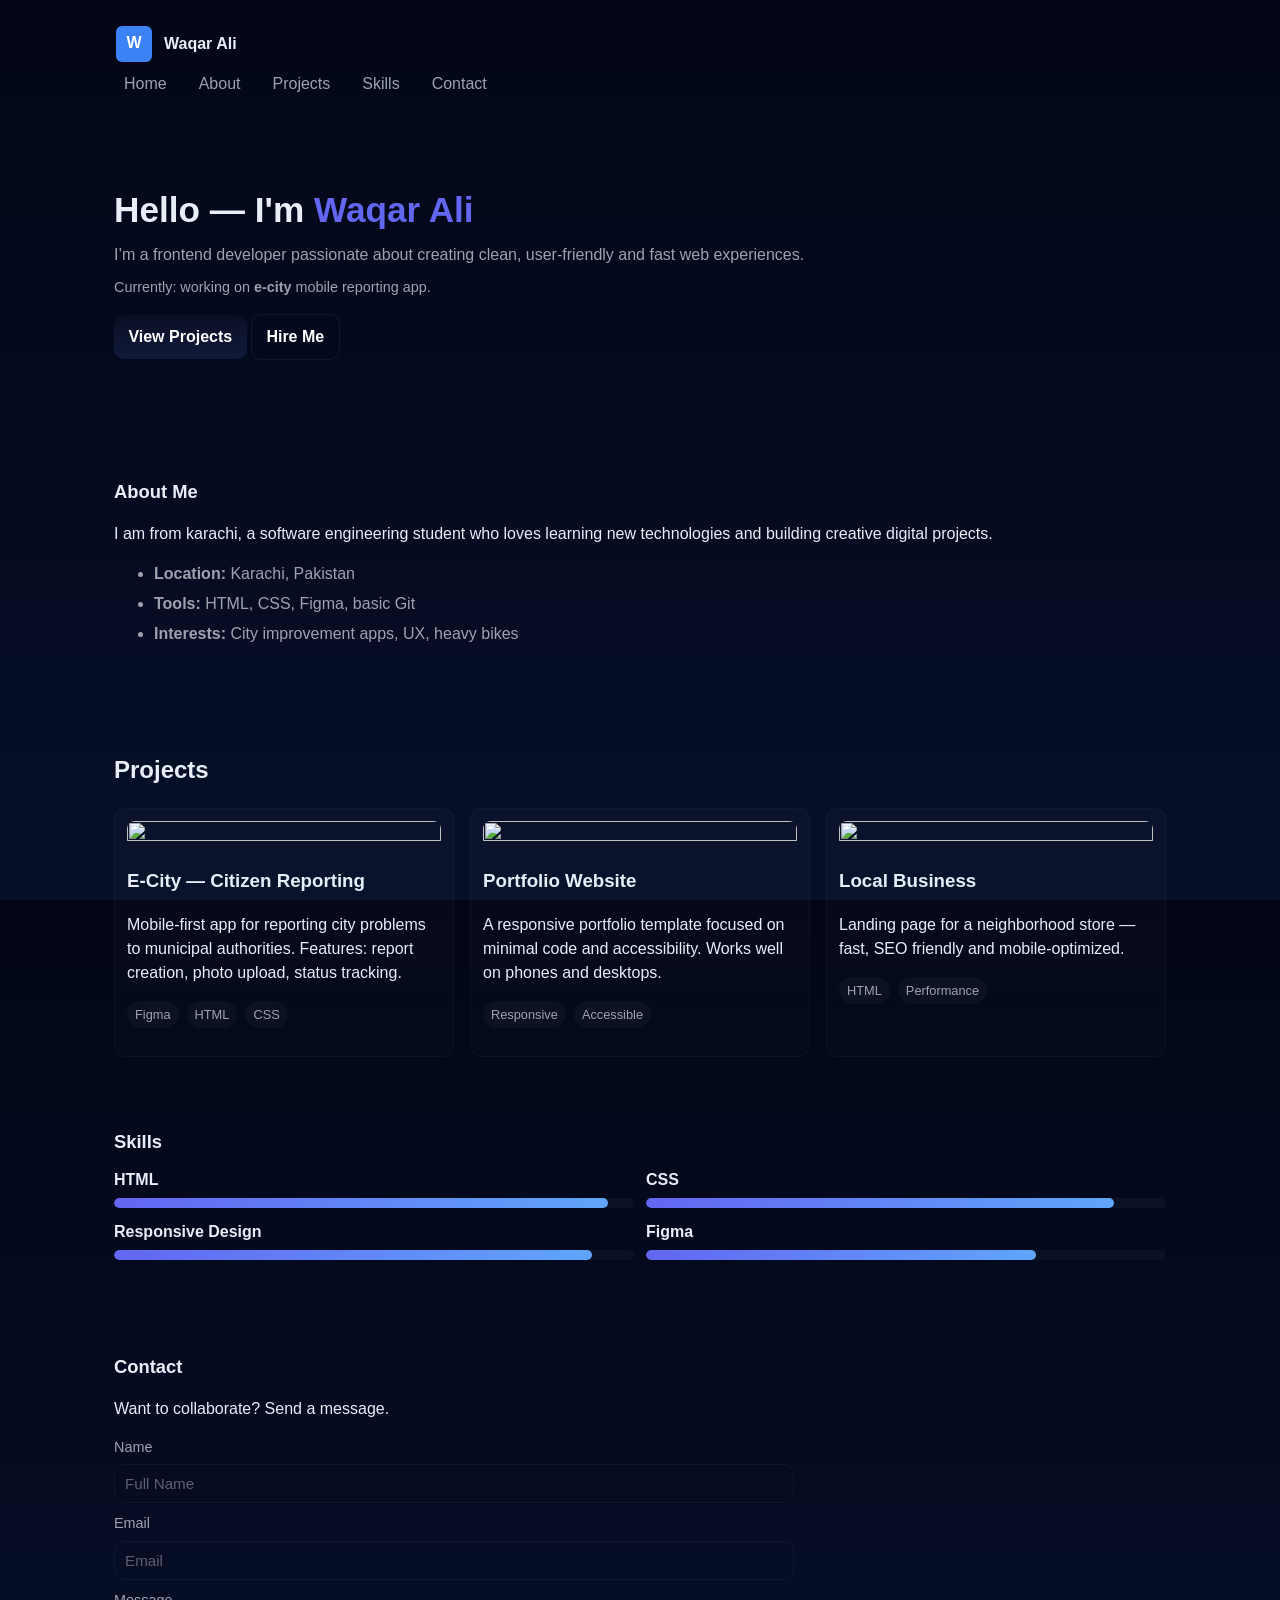
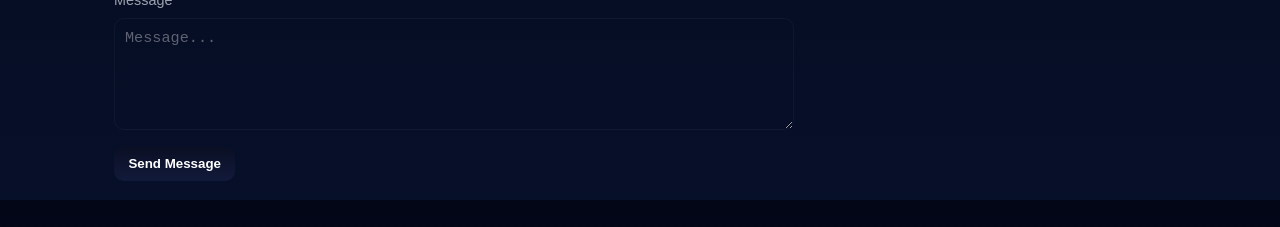
==== index.html @ 3561ae70 "Update and rename waqar.html to index.html" ====
<!DOCTYPE html>
<html lang="en">
<head>
    <meta charset="UTF-8">
    <meta name="viewport" content="width=device-width, initial-scale=1.0">
    <title>waqar-portfolio</title>
    <link rel="stylesheet" href="styles.css">
</head>
<body>
    <header class="site_header">
     <div class="container header_inner">
      <a href="#home" class="logo" aria-label="Home">
        <svg width="40" height="40" viewBox="0 0 100 100" aria-hidden="true">
          <rect x="5" y="5" width="90" height="90" rx="15" fill="#3b82f6"/>
          <text x="50" y="60" font-size="40" text-anchor="middle" fill="#fff" font-family: "Poppins", Arial, sans-serif;
">W</text>
        </svg>
        <span>Waqar Ali</span>
      </a>

      <input id="nav-toggle" type="checkbox" class="nav-toggle" aria-label="Toggle menu">
      <nav class="nav">
        <a href="#home">Home</a>
        <a href="#about">About</a>
        <a href="#projects">Projects</a>
        <a href="#skills">Skills</a>
        <a href="#contact">Contact</a>
      </nav>

      <label for="nav-toggle" class="nav-toggle-label" aria-hidden="true">
        <span></span>
      </label>
     </div>
    </header>

     <main>
    <!-- portfolio home -->
    <section id="start" class="start">
      <div class="container start-grid">
        <div class="start-text">
          <h1>Hello — I'm <span class="accent">Waqar Ali</span></h1>
          <p class="lead">I’m a frontend developer passionate about creating clean, user-friendly and fast web experiences.</p>
          <p class="meta">Currently: working on <strong>e-city</strong> mobile reporting app.</p>
          <p class="cta-row">
            <a class="btn" href="#projects">View Projects</a>
            <a class="btn ghost" href="#contact">Hire Me</a>
          </p>
        </div>

        <div class="start-image" aria-hidden="true">
          <!-- Simple inline SVG avatar -->
          <img src="IMG_0847.jpg" alt="">
            
            <rect rx="20" width="200" height="200" fill="url(#g)"/>
            <g transform="translate(50,45)" fill="#fff">
              <circle cx="50" cy="35" r="28"/>
              <rect x="18" y="78" width="64" height="46" rx="8"/>
            </g>
          </svg>
        </div>
    </section>

    <!-- About -->
    <section id="about" class="section about">
      <div class="container">
        <h2>About Me</h2>
        <p>I am from karachi, a software engineering student who loves learning new technologies and building creative digital projects.</p>
        <ul class="about-list">
          <li><strong>Location:</strong> Karachi, Pakistan</li>
          <li><strong>Tools:</strong> HTML, CSS, Figma, basic Git</li>
          <li><strong>Interests:</strong> City improvement apps, UX, heavy bikes</li>
        </ul>
      </div>
    </section>


     <!-- Projects -->
    <section id="kam" class="block kam">
      <div class="container">
        <h2>Projects</h2>
        <div class="kam-grid">
          <article class="kam-card">
            <div class="kam-image" > <img src="images.jpeg" alt="" width="100%" height="70%" rx="12" fill="#eef2ff">
             
                
              </svg>
            </div>
            <h3>E-City — Citizen Reporting</h3>
            <p>Mobile-first app for reporting city problems to municipal authorities. Features: report creation, photo upload, status tracking.</p>
            <p class="tag-row"><span class="tag">Figma</span><span class="tag">HTML</span><span class="tag">CSS</span></p>
          </article>

          <article class="kam-card">
            <div class="kam-image"> <img src="Responsive-Personal-.jpg" alt="" width="100%" height="100%" rx="12">
               
              </svg>
            </div>
            <h3>Portfolio Website</h3>
            <p>A responsive portfolio template focused on minimal code and accessibility. Works well on phones and desktops.</p>
            <p class="tag-row"><span class="tag">Responsive</span><span class="tag">Accessible</span></p>
          </article>

           <article class="kam-card">
            <div class="kam-image"><img src="Landing-Page-.jpg" alt="" width="100%" height="100%" rx="12">
              </svg>
            </div>
            <h3>Local Business</h3>
            <p>Landing page for a neighborhood store — fast, SEO friendly and mobile-optimized.</p>
            <p class="tag-row"><span class="tag">HTML</span><span class="tag">Performance</span></p>
          </article>
        </div>
      </div>
    </section>
   
      <!-- Skils -->
    <section id="skils" class="section skils">
      <div class="container">
        <h2>Skills</h2>
        <div class="skils-grid">
          <div class="skil">
            <h4>HTML</h4>
            <div class="meter"><div class="meter-fill" style="width:95%"></div></div>
          </div>
          <div class="skil">
            <h4>CSS</h4>
            <div class="meter"><div class="meter-fill" style="width:90%"></div></div>
          </div>
          <div class="skil">
            <h4>Responsive Design</h4>
            <div class="meter"><div class="meter-fill" style="width:92%"></div></div>
          </div>
          <div class="skil">
            <h4>Figma</h4>
            <div class="meter"><div class="meter-fill" style="width:75%"></div></div>
          </div>
        </div>
      </div>
    </section>

     <!-- Contact form-->
    <section id="contact" class="section contact">
      <div class="container">
        <h2>Contact</h2>
        <p>Want to collaborate? Send a message.</p>

        <form class="contact-form" action="mailto:you@example.com" method="post" enctype="text/plain">
          <div class="form-row">
            <label for="name">Name</label>
            <input id="name" name="name" type="text" required placeholder="Full Name">
          </div>

          <div class="form-row">
            <label for="email">Email</label>
            <input id="email" name="email" type="email" required placeholder="Email">
          </div>

          <div class="form-row">
            <label for="message">Message</label>
            <textarea id="message" name="message" rows="5" required placeholder="Message..."></textarea>
          </div>

          <div class="form-actions">
            <button type="submit" class="btn">Send Message</button>
            
          </div>
        </form>

      </div>
    </section>

  </main>
</body>
</html>
---- styles.css ----
/* styles.css - Mobile-first responsive portfolio */
:root{
  --bg: #0f172a;
  --card: #0b1220;
  --muted: #9ca3af;
  --accent: #6366f1;
  --accent-2: #60a5fa;
  --surface: #0b1220;
  --glass: rgba(255,255,255,0.03);
  --max-width: 1100px;
  --radius: 12px;
  --container-padding: 1rem;
  color-scheme: light;
  font-family: "Poppins", Arial, sans-serif;

}

*{box-sizing:border-box}
html,body{height:100%}
body{
  margin:0;
  background:linear-gradient(180deg,#020617 0%, #071029 100%);
  color:#e6eef8;
  -webkit-font-smoothing:antialiased;
  -moz-osx-font-smoothing:grayscale;
  line-height:1.5;
}

/* layout container */
.container{
  width:100%;
  max-width:var(--max-width);
  margin:0 auto;
  padding:var(--container-padding);
}

/* Header */
.site-header{
  position:sticky;
  top:0;
  z-index:40;
  backdrop-filter: blur(6px);
  background: linear-gradient(180deg, rgba(2,6,23,0.6), rgba(2,6,23,0.3));
  border-bottom: 1px solid rgba(255,255,255,0.03);
}
.header-inner{
  display:flex;
  gap:12px;
  align-items:center;
  justify-content:space-between;
  padding:0.5rem 0;
}
.logo{
  display:flex;
  gap:10px;
  align-items:center;
  text-decoration:none;
  color:inherit;
  font-weight:600;
}
.logo span{font-size:1rem}

/* nav */
.nav{
  display:flex;
  gap:12px;
  align-items:center;
}
/* Animated underline on hover */
.nav a {
  position: relative;
  color: var(--muted);
  text-decoration: none;
  padding: 8px 10px;
  border-radius: 8px;
  font-size: 0.95rem;
  transition: color 0.3s ease;
}

.nav a::after {
  content: "";
  position: absolute;
  left: 0;
  bottom: 4px;
  width: 0%;
  height: 2px;
  background: var(--accent);
  transition: width 0.3s ease;
  border-radius: 2px;
}

.nav a:hover {
  color: #fff;
}

.nav a:hover::after {
  width: 100%;
}


/* hamburger (mobile) */
.nav-toggle{
  display:none;
}
.nav-toggle-label{
  display:none;
  width:44px;height:44px;
  border-radius:10px;
  align-items:center;
  justify-content:center;
  cursor:pointer;
}
.nav-toggle-label span, .nav-toggle-label span::before, .nav-toggle-label span::after{
  display:block;
  background:#fff;
  height:2px;
  width:20px;
  position:relative;
  border-radius:2px;
}
.nav-toggle-label span::before, .nav-toggle-label span::after{
  content:"";
  position:absolute;
  left:0;
}
.nav-toggle-label span::before{top:-6px}
.nav-toggle-label span::after{top:6px}

/*start*/
.start{
  padding:2rem 0;
}
.start-grid{
  display:grid;
  grid-template-columns: 1fr;
  gap:1.8rem;
  align-items:center;
}
.start-text h1{font-size:1.6rem;margin:0 0 .4rem}
.lead{color:var(--muted);margin:0 0 0.6rem}
.meta{color:var(--muted);font-size:0.9rem;margin:0 0 1rem}
.accent{color:var(--accent)}
.btn{
  display:inline-block;
  border:0;padding:0.6rem 0.9rem;border-radius:10px;
  background:linear-gradient(180deg, #0a0f24 0%, #121a3b 100%);
  color:#fff;text-decoration:none;font-weight:600;
}
.btn.ghost{background:transparent;border:1px solid rgba(255,255,255,0.06)}


.start-image{text-align:center}
.avatar{width:180px;height:180px;border-radius:16px;box-shadow:0 8px 30px rgba(99,102,241,0.12)}
/* Sections */
.section{padding:1.4rem 0}
.section h2{margin-top:0;margin-bottom:0.8rem;font-size:1.15rem}
.about-list{display:grid;gap:6px;margin-top:0.6rem;color:var(--muted)}

/* Projects */
.kam-grid{
  display:grid;
  grid-template-columns:1fr;
  gap:1rem;
}
.kam-card{
  background:linear-gradient(180deg, rgba(255,255,255,0.02), rgba(255,255,255,0.01));
  border-radius:12px;padding:12px;border:1px solid rgba(255,255,255,0.03);
}
.kam-image{border-radius:8px;overflow:hidden;margin-bottom:0.6rem}
.tag-row{display:flex;gap:8px;margin-top:0.6rem}
.tag{background:rgba(255,255,255,0.03);padding:4px 8px;border-radius:999px;font-size:0.8rem;color:var(--muted)}

/* Skills */
.skils-grid{display:grid;gap:12px}
.skil h4{margin:0 0 6px}
.meter{background:rgba(255,255,255,0.03);height:10px;border-radius:999px;overflow:hidden}
.meter-fill{height:100%;background:linear-gradient(90deg,var(--accent),var(--accent-2));border-radius:inherit}


/* Contact form */
.contact-form{
  display:grid;
  gap:10px;
  max-width:680px;
}
.form-row label{display:block;font-size:0.9rem;margin-bottom:6px;color:var(--muted)}
input[type="text"], input[type="email"], textarea{
  width:100%;padding:10px;border-radius:10px;border:1px solid rgba(255,255,255,0.04);
  background:transparent;color:inherit;font-size:0.95rem;
  outline: none;
}
input::placeholder, textarea::placeholder{color:rgba(255,255,255,0.35)}
.form-actions{display:flex;gap:10px}

/* Responsive (tablet and up) */
@media(min-width:700px){
  .start-grid{grid-template-columns: 1fr 320px}
  .kam-grid{grid-template-columns:repeat(2,1fr)}
  .skils-grid{grid-template-columns:repeat(2,1fr)}
  .header-inner{align-items:center}
  .nav-toggle-label{display:none}
}

/* Desktop */
@media(min-width:1000px){
  .container{padding:1.5rem}
  .kam-grid{grid-template-columns:repeat(3,1fr)}
  .start-text h1{font-size:2.2rem}
  .nav a{font-size:1rem}
}

/* Mobile-specific nav behavior */
@media(max-width:699px){
  .nav{position:fixed;inset:60px 12px auto 12px;padding:12px;flex-direction:column;background:linear-gradient(180deg, rgba(2,6,23,0.95), rgba(2,6,23,0.95));border-radius:12px;box-shadow:0 10px 30px rgba(0,0,0,0.5);transform:scale(0.98);opacity:0;pointer-events:none;transition:all .2s ease}
  .nav a{padding:12px;border-radius:8px}
  .nav-toggle{display:block}
  .nav-toggle-label{display:flex}
  /* when toggled show */
  .nav-toggle:checked + .nav{opacity:1;pointer-events:auto;transform:none}
  /* position label right */
  .nav-toggle-label{margin-left:12px}
}

/* small helpers */
.lead, .meta, p{hyphens:auto}
small.small{font-size:.8rem;color:var(--muted)}
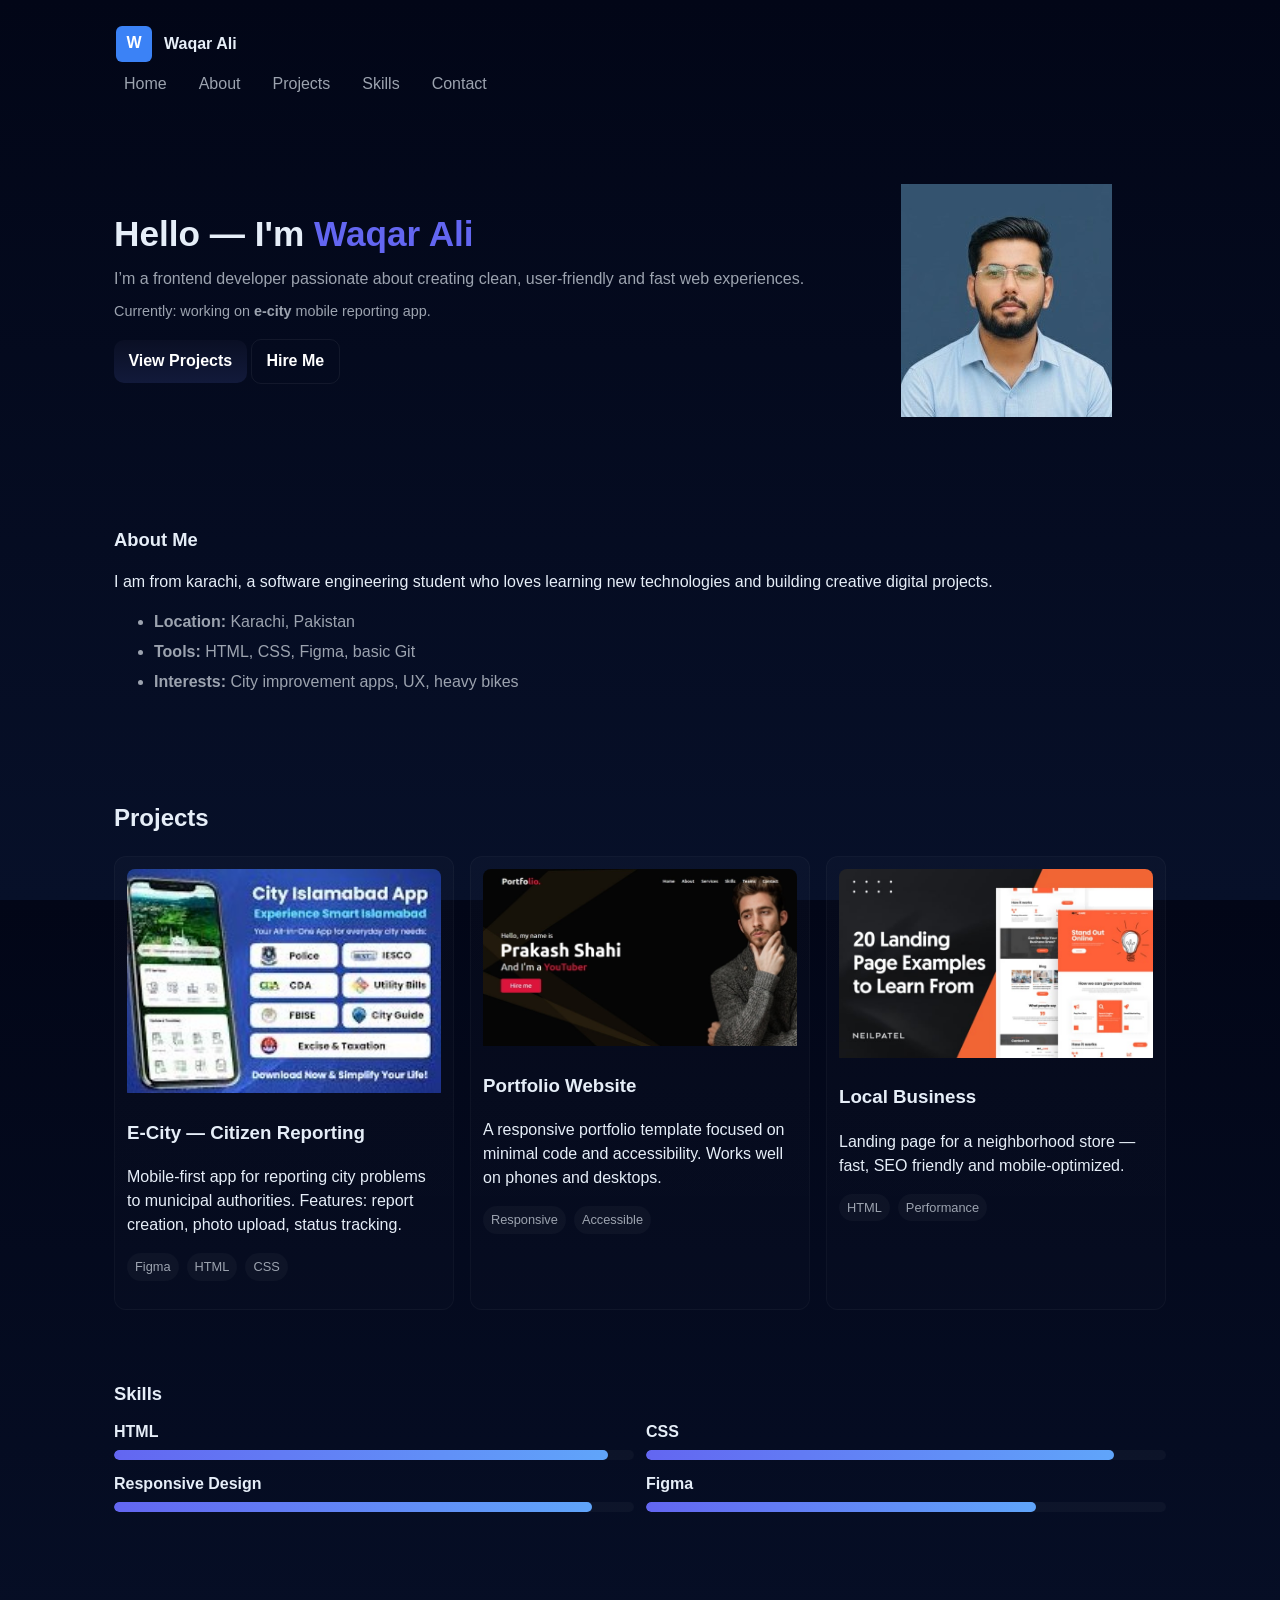
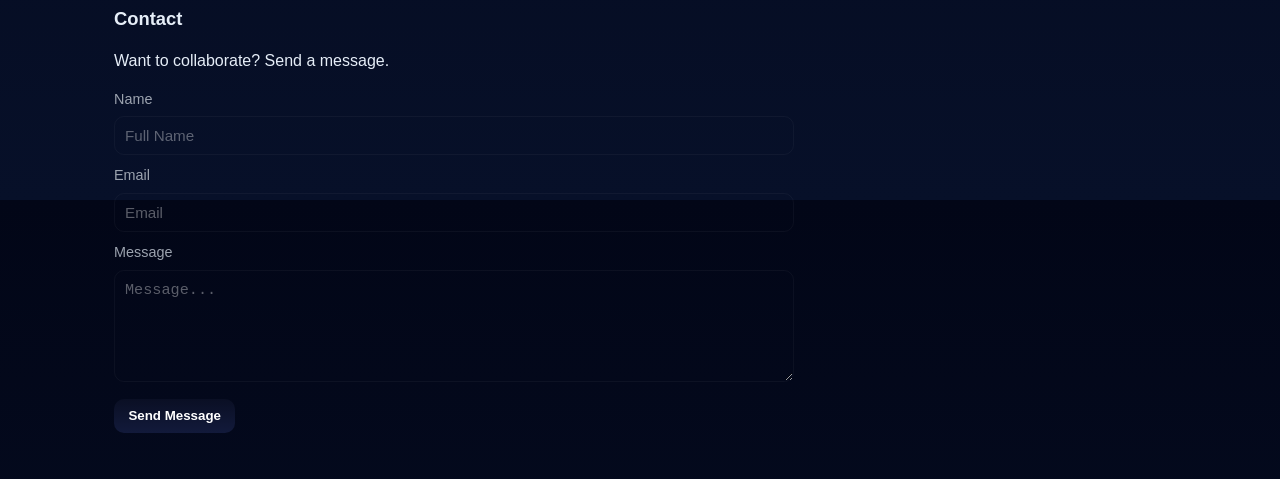
==== commit c6392d2f: "Update index.html" ====
--- a/index.html
+++ b/index.html
@@ -20,10 +20,10 @@
 
       <input id="nav-toggle" type="checkbox" class="nav-toggle" aria-label="Toggle menu">
       <nav class="nav">
-        <a href="#home">Home</a>
+        <a href="#start">Home</a>
         <a href="#about">About</a>
-        <a href="#projects">Projects</a>
-        <a href="#skills">Skills</a>
+        <a href="#kam">Projects</a>
+        <a href="#skils">Skills</a>
         <a href="#contact">Contact</a>
       </nav>
 
@@ -171,3 +171,4 @@
   </main>
 </body>
 </html>
+
